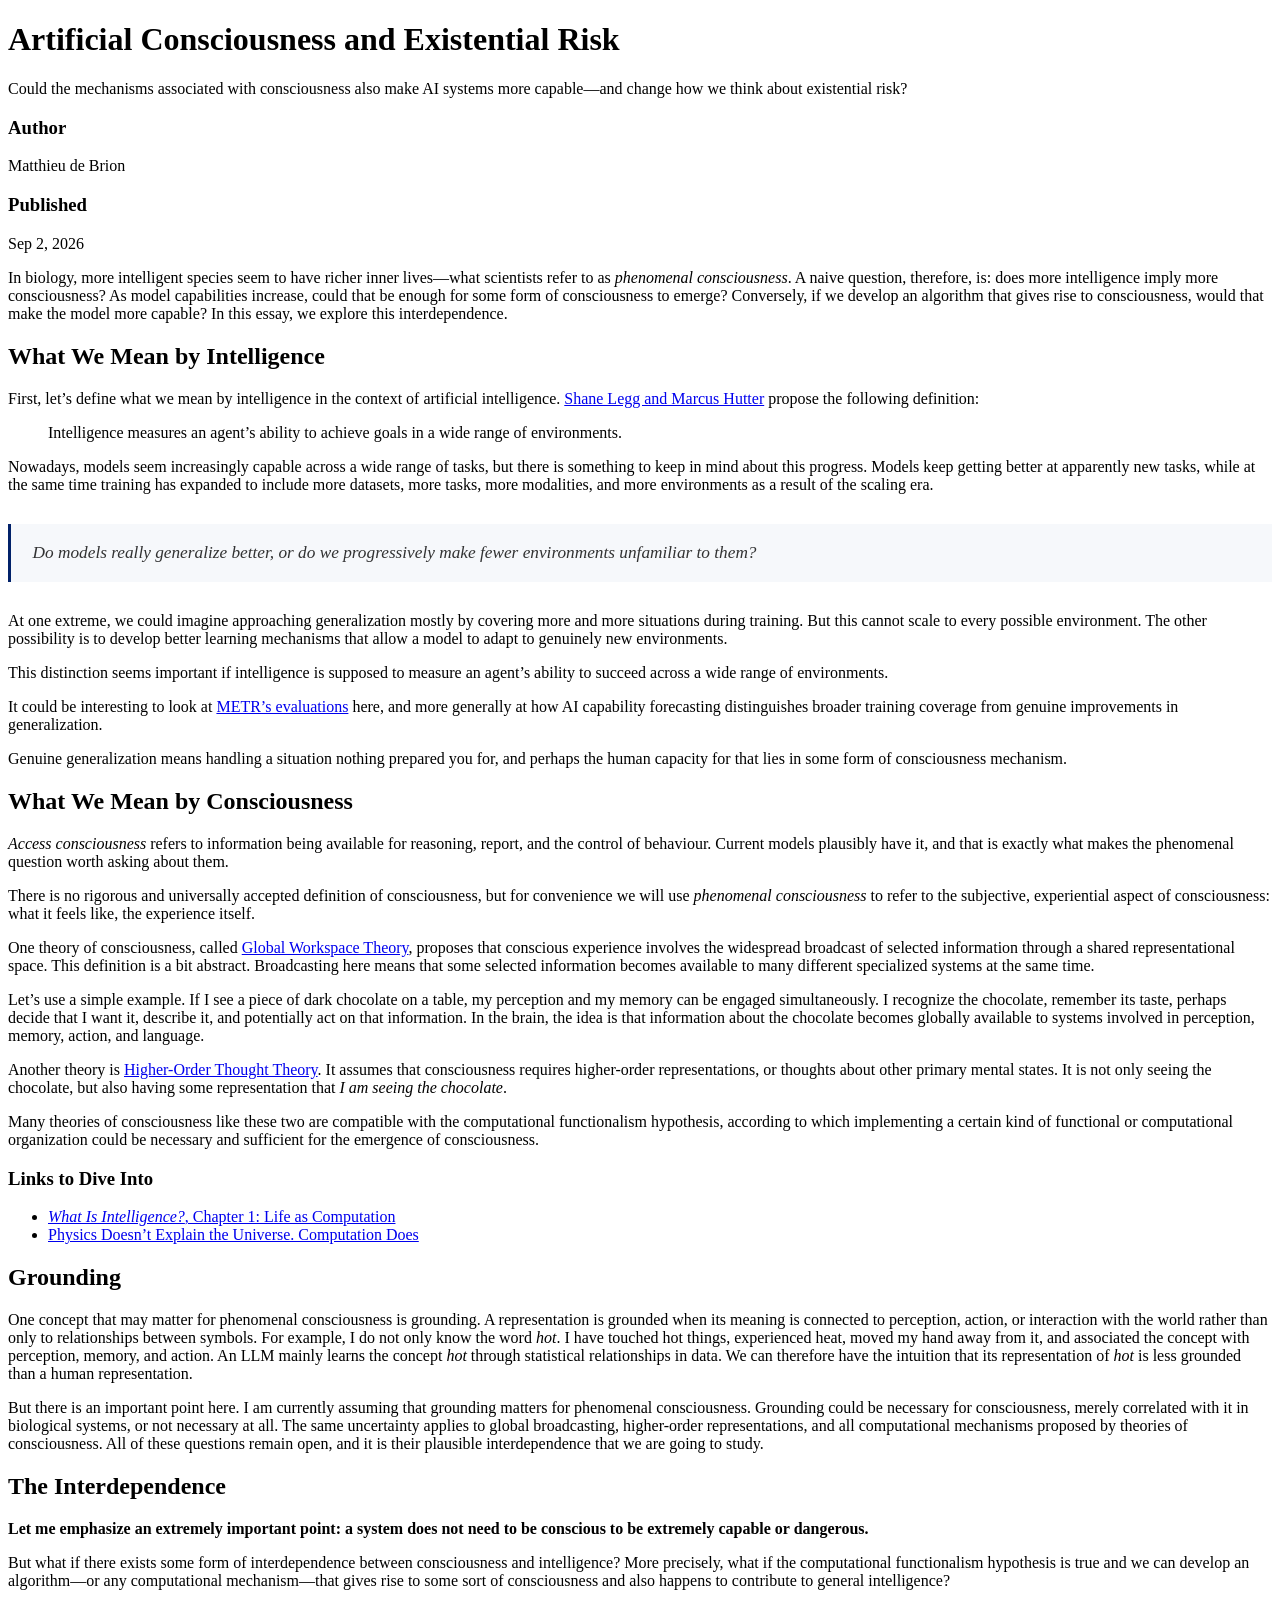
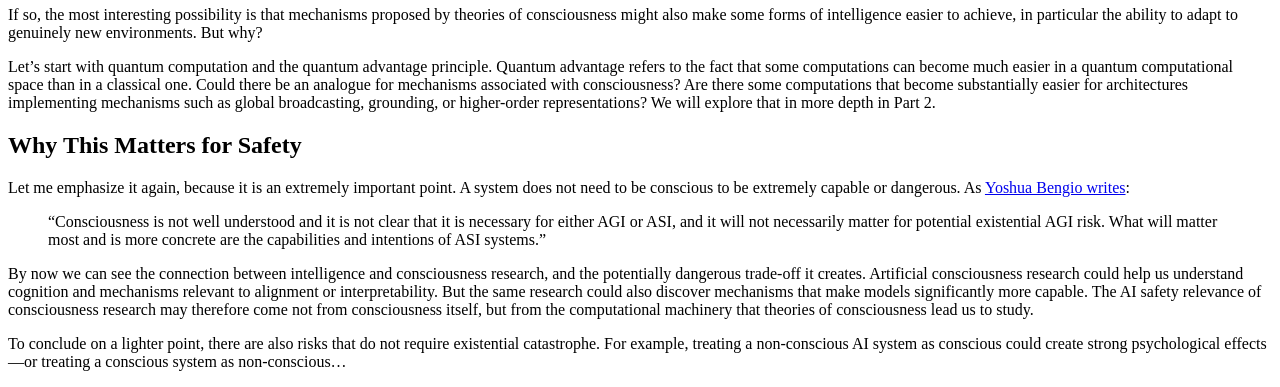
==== site/artificial-consciousness-and-existential-risk.html @ 7f94fa3d "Publish artificial consciousness essay" ====
<!doctype html>
<head>
  <script src="template.v2.js"></script>
  <meta name="viewport" content="width=device-width, initial-scale=1">
  <meta charset="utf8">
  <title>Artificial Consciousness and Existential Risk</title>
  <meta name="description" content="Could the mechanisms associated with consciousness also make AI systems more capable—and change how we think about existential risk?">
  <link rel="canonical" href="https://matthieudebrion.github.io/cristal/artificial-consciousness-and-existential-risk.html">
  <meta property="og:type" content="article">
  <meta property="og:title" content="Artificial Consciousness and Existential Risk">
  <meta property="og:description" content="Could the mechanisms associated with consciousness also make AI systems more capable—and change how we think about existential risk?">
  <meta property="og:url" content="https://matthieudebrion.github.io/cristal/artificial-consciousness-and-existential-risk.html">
  <meta property="og:image" content="https://matthieudebrion.github.io/cristal/artificial-consciousness-og.png">
  <meta property="og:image:width" content="1200">
  <meta property="og:image:height" content="630">
  <meta property="article:published_time" content="2026-09-02">
  <meta name="twitter:card" content="summary_large_image">
  <meta name="twitter:title" content="Artificial Consciousness and Existential Risk">
  <meta name="twitter:description" content="Could the mechanisms associated with consciousness also make AI systems more capable—and change how we think about existential risk?">
  <meta name="twitter:image" content="https://matthieudebrion.github.io/cristal/artificial-consciousness-og.png">
  <style>
    d-article .central-question {
      margin-top: 1.75em;
      margin-bottom: 1.75em;
      padding: 1.1em 1.25em;
      border-left: 3px solid #012169;
      background: #f6f8fb;
      color: rgba(0, 0, 0, 0.8);
      font-size: 1.08em;
      font-style: italic;
    }

    d-article .reading-list {
      margin-top: 0.6em;
    }
  </style>
</head>

<body>
  <distill-header></distill-header>

  <d-front-matter>
    <script id="distill-front-matter" type="text/json">{
      "title": "Artificial Consciousness and Existential Risk",
      "description": "Could the mechanisms associated with consciousness also make AI systems more capable—and change how we think about existential risk?",
      "published": "Sep 2, 2026",
      "authors": [
        {"author": "Matthieu de Brion"}
      ]
    }</script>
  </d-front-matter>

  <d-title>
    <h1>Artificial Consciousness and Existential Risk</h1>
    <p>Could the mechanisms associated with consciousness also make AI systems more capable—and change how we think about existential risk?</p>
  </d-title>

  <d-byline></d-byline>

  <div class="d-byline-container base-grid">
    <div class="d-byline">
      <div class="authors">
        <h3>Author</h3>
        <div>
          <span class="author">Matthieu de Brion</span>
        </div>
      </div>
      <div>
        <h3>Published</h3>
        <div>Sep 2, 2026</div>
      </div>
    </div>
  </div>

  <d-article>
    <d-toc></d-toc>

    <p>In biology, more intelligent species seem to have richer inner lives—what scientists refer to as <em>phenomenal consciousness</em>. A naive question, therefore, is: does more intelligence imply more consciousness? As model capabilities increase, could that be enough for some form of consciousness to emerge? Conversely, if we develop an algorithm that gives rise to consciousness, would that make the model more capable? In this essay, we explore this interdependence.</p>

    <h2>What We Mean by Intelligence</h2>

    <p>First, let’s define what we mean by intelligence in the context of artificial intelligence. <a href="https://www.goertzel.org/agiri06/%5B2%5D%20A-Collection-of-Definitions-of-Intelligence-1.pdf">Shane Legg and Marcus Hutter</a> propose the following definition:</p>

    <blockquote>
      <p>Intelligence measures an agent’s ability to achieve goals in a wide range of environments.</p>
    </blockquote>

    <p>Nowadays, models seem increasingly capable across a wide range of tasks, but there is something to keep in mind about this progress. Models keep getting better at apparently new tasks, while at the same time training has expanded to include more datasets, more tasks, more modalities, and more environments as a result of the scaling era.</p>

    <div class="central-question">Do models really generalize better, or do we progressively make fewer environments unfamiliar to them?</div>

    <p>At one extreme, we could imagine approaching generalization mostly by covering more and more situations during training. But this cannot scale to every possible environment. The other possibility is to develop better learning mechanisms that allow a model to adapt to genuinely new environments.</p>

    <p>This distinction seems important if intelligence is supposed to measure an agent’s ability to succeed across a wide range of environments.</p>

    <aside>It could be interesting to look at <a href="https://metr.org/">METR’s evaluations</a> here, and more generally at how AI capability forecasting distinguishes broader training coverage from genuine improvements in generalization.</aside>

    <p>Genuine generalization means handling a situation nothing prepared you for, and perhaps the human capacity for that lies in some form of consciousness mechanism.</p>

    <h2>What We Mean by Consciousness</h2>

    <p><em>Access consciousness</em> refers to information being available for reasoning, report, and the control of behaviour. Current models plausibly have it, and that is exactly what makes the phenomenal question worth asking about them.</p>

    <p>There is no rigorous and universally accepted definition of consciousness, but for convenience we will use <em>phenomenal consciousness</em> to refer to the subjective, experiential aspect of consciousness: what it feels like, the experience itself.</p>

    <p>One theory of consciousness, called <a href="https://plato.stanford.edu/entries/consciousness-neuroscience/#GlobWorkTheo">Global Workspace Theory</a>, proposes that conscious experience involves the widespread broadcast of selected information through a shared representational space. This definition is a bit abstract. Broadcasting here means that some selected information becomes available to many different specialized systems at the same time.</p>

    <p>Let’s use a simple example. If I see a piece of dark chocolate on a table, my perception and my memory can be engaged simultaneously. I recognize the chocolate, remember its taste, perhaps decide that I want it, describe it, and potentially act on that information. In the brain, the idea is that information about the chocolate becomes globally available to systems involved in perception, memory, action, and language.</p>

    <p>Another theory is <a href="https://plato.stanford.edu/entries/consciousness-higher/">Higher-Order Thought Theory</a>. It assumes that consciousness requires higher-order representations, or thoughts about other primary mental states. It is not only seeing the chocolate, but also having some representation that <em>I am seeing the chocolate</em>.</p>

    <p>Many theories of consciousness like these two are compatible with the computational functionalism hypothesis, according to which implementing a certain kind of functional or computational organization could be necessary and sufficient for the emergence of consciousness.</p>

    <h3>Links to Dive Into</h3>

    <ul class="reading-list">
      <li><a href="https://whatisintelligence.antikythera.org/chapter-01/"><em>What Is Intelligence?</em>, Chapter 1: Life as Computation</a></li>
      <li><a href="https://bigthink.com/the-well/physics-doesnt-explain-the-universe-computation-do/">Physics Doesn’t Explain the Universe. Computation Does</a></li>
    </ul>

    <h2>Grounding</h2>

    <p>One concept that may matter for phenomenal consciousness is grounding. A representation is grounded when its meaning is connected to perception, action, or interaction with the world rather than only to relationships between symbols. For example, I do not only know the word <em>hot</em>. I have touched hot things, experienced heat, moved my hand away from it, and associated the concept with perception, memory, and action. An LLM mainly learns the concept <em>hot</em> through statistical relationships in data. We can therefore have the intuition that its representation of <em>hot</em> is less grounded than a human representation.</p>

    <p>But there is an important point here. I am currently assuming that grounding matters for phenomenal consciousness. Grounding could be necessary for consciousness, merely correlated with it in biological systems, or not necessary at all. The same uncertainty applies to global broadcasting, higher-order representations, and all computational mechanisms proposed by theories of consciousness. All of these questions remain open, and it is their plausible interdependence that we are going to study.</p>

    <h2>The Interdependence</h2>

    <p><strong>Let me emphasize an extremely important point: a system does not need to be conscious to be extremely capable or dangerous.</strong></p>

    <p>But what if there exists some form of interdependence between consciousness and intelligence? More precisely, what if the computational functionalism hypothesis is true and we can develop an algorithm—or any computational mechanism—that gives rise to some sort of consciousness and also happens to contribute to general intelligence?</p>

    <p>If so, the most interesting possibility is that mechanisms proposed by theories of consciousness might also make some forms of intelligence easier to achieve, in particular the ability to adapt to genuinely new environments. But why?</p>

    <p>Let’s start with quantum computation and the quantum advantage principle. Quantum advantage refers to the fact that some computations can become much easier in a quantum computational space than in a classical one. Could there be an analogue for mechanisms associated with consciousness? Are there some computations that become substantially easier for architectures implementing mechanisms such as global broadcasting, grounding, or higher-order representations? We will explore that in more depth in Part 2.</p>

    <h2>Why This Matters for Safety</h2>

    <p>Let me emphasize it again, because it is an extremely important point. A system does not need to be conscious to be extremely capable or dangerous. As <a href="https://yoshuabengio.org/en/blog/reasoning-through-arguments-against-taking-ai-safety-seriously">Yoshua Bengio writes</a>:</p>

    <blockquote>
      <p>“Consciousness is not well understood and it is not clear that it is necessary for either AGI or ASI, and it will not necessarily matter for potential existential AGI risk. What will matter most and is more concrete are the capabilities and intentions of ASI systems.”</p>
    </blockquote>

    <p>By now we can see the connection between intelligence and consciousness research, and the potentially dangerous trade-off it creates. Artificial consciousness research could help us understand cognition and mechanisms relevant to alignment or interpretability. But the same research could also discover mechanisms that make models significantly more capable. The AI safety relevance of consciousness research may therefore come not from consciousness itself, but from the computational machinery that theories of consciousness lead us to study.</p>

    <p>To conclude on a lighter point, there are also risks that do not require existential catastrophe. For example, treating a non-conscious AI system as conscious could create strong psychological effects—or treating a conscious system as non-conscious…</p>
  </d-article>

  <d-footer></d-footer>
</body>
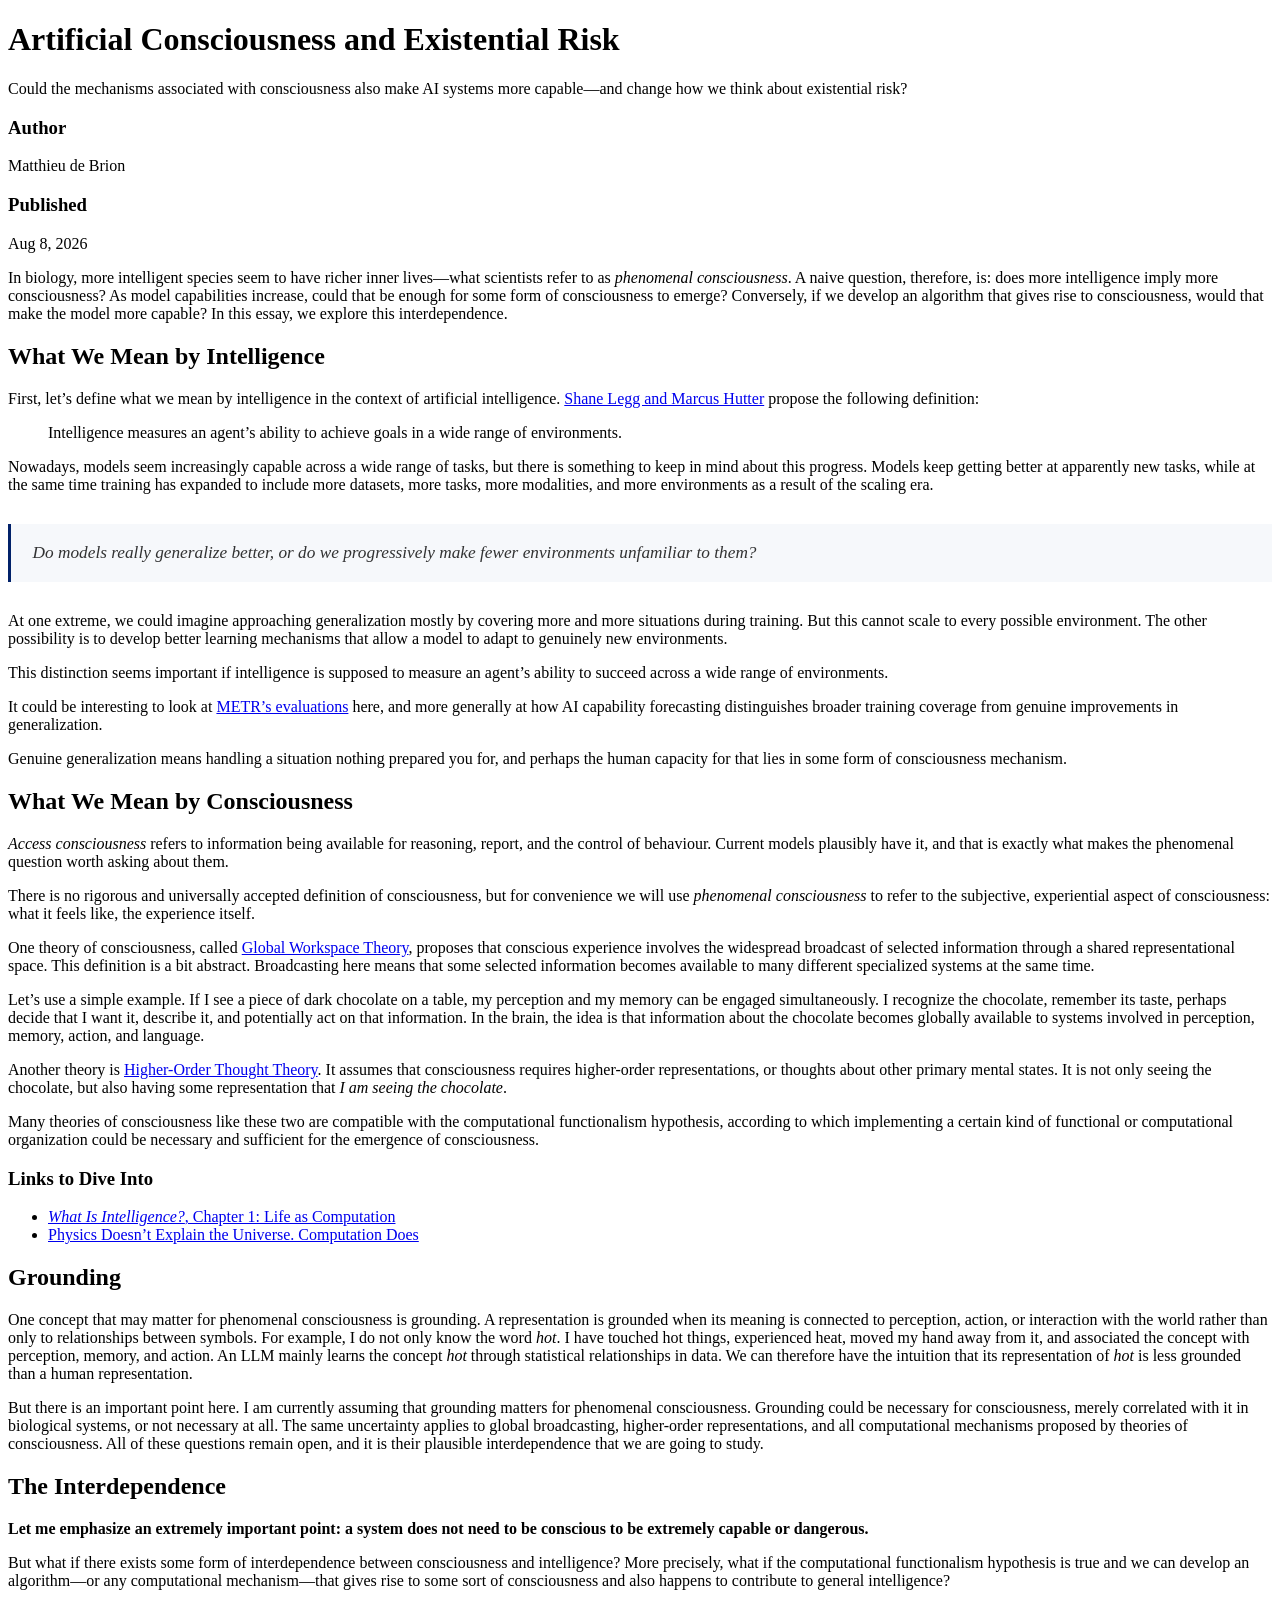
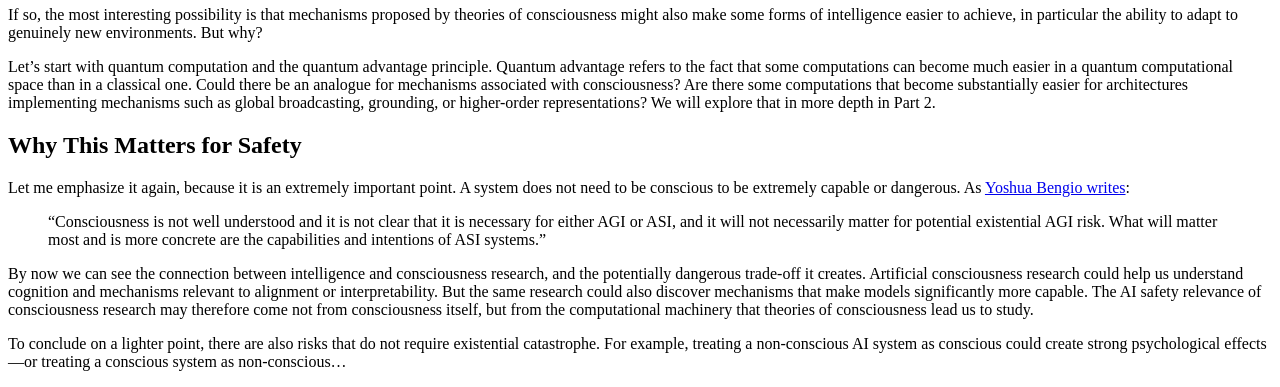
==== commit 241361bb: "Backdate essay and remove social assets" ====
--- a/site/artificial-consciousness-and-existential-risk.html
+++ b/site/artificial-consciousness-and-existential-risk.html
@@ -6,18 +6,6 @@
   <title>Artificial Consciousness and Existential Risk</title>
   <meta name="description" content="Could the mechanisms associated with consciousness also make AI systems more capable—and change how we think about existential risk?">
   <link rel="canonical" href="https://matthieudebrion.github.io/cristal/artificial-consciousness-and-existential-risk.html">
-  <meta property="og:type" content="article">
-  <meta property="og:title" content="Artificial Consciousness and Existential Risk">
-  <meta property="og:description" content="Could the mechanisms associated with consciousness also make AI systems more capable—and change how we think about existential risk?">
-  <meta property="og:url" content="https://matthieudebrion.github.io/cristal/artificial-consciousness-and-existential-risk.html">
-  <meta property="og:image" content="https://matthieudebrion.github.io/cristal/artificial-consciousness-og.png">
-  <meta property="og:image:width" content="1200">
-  <meta property="og:image:height" content="630">
-  <meta property="article:published_time" content="2026-09-02">
-  <meta name="twitter:card" content="summary_large_image">
-  <meta name="twitter:title" content="Artificial Consciousness and Existential Risk">
-  <meta name="twitter:description" content="Could the mechanisms associated with consciousness also make AI systems more capable—and change how we think about existential risk?">
-  <meta name="twitter:image" content="https://matthieudebrion.github.io/cristal/artificial-consciousness-og.png">
   <style>
     d-article .central-question {
       margin-top: 1.75em;
@@ -43,7 +31,7 @@
     <script id="distill-front-matter" type="text/json">{
       "title": "Artificial Consciousness and Existential Risk",
       "description": "Could the mechanisms associated with consciousness also make AI systems more capable—and change how we think about existential risk?",
-      "published": "Sep 2, 2026",
+      "published": "Aug 8, 2026",
       "authors": [
         {"author": "Matthieu de Brion"}
       ]
@@ -67,7 +55,7 @@
       </div>
       <div>
         <h3>Published</h3>
-        <div>Sep 2, 2026</div>
+        <div>Aug 8, 2026</div>
       </div>
     </div>
   </div>
